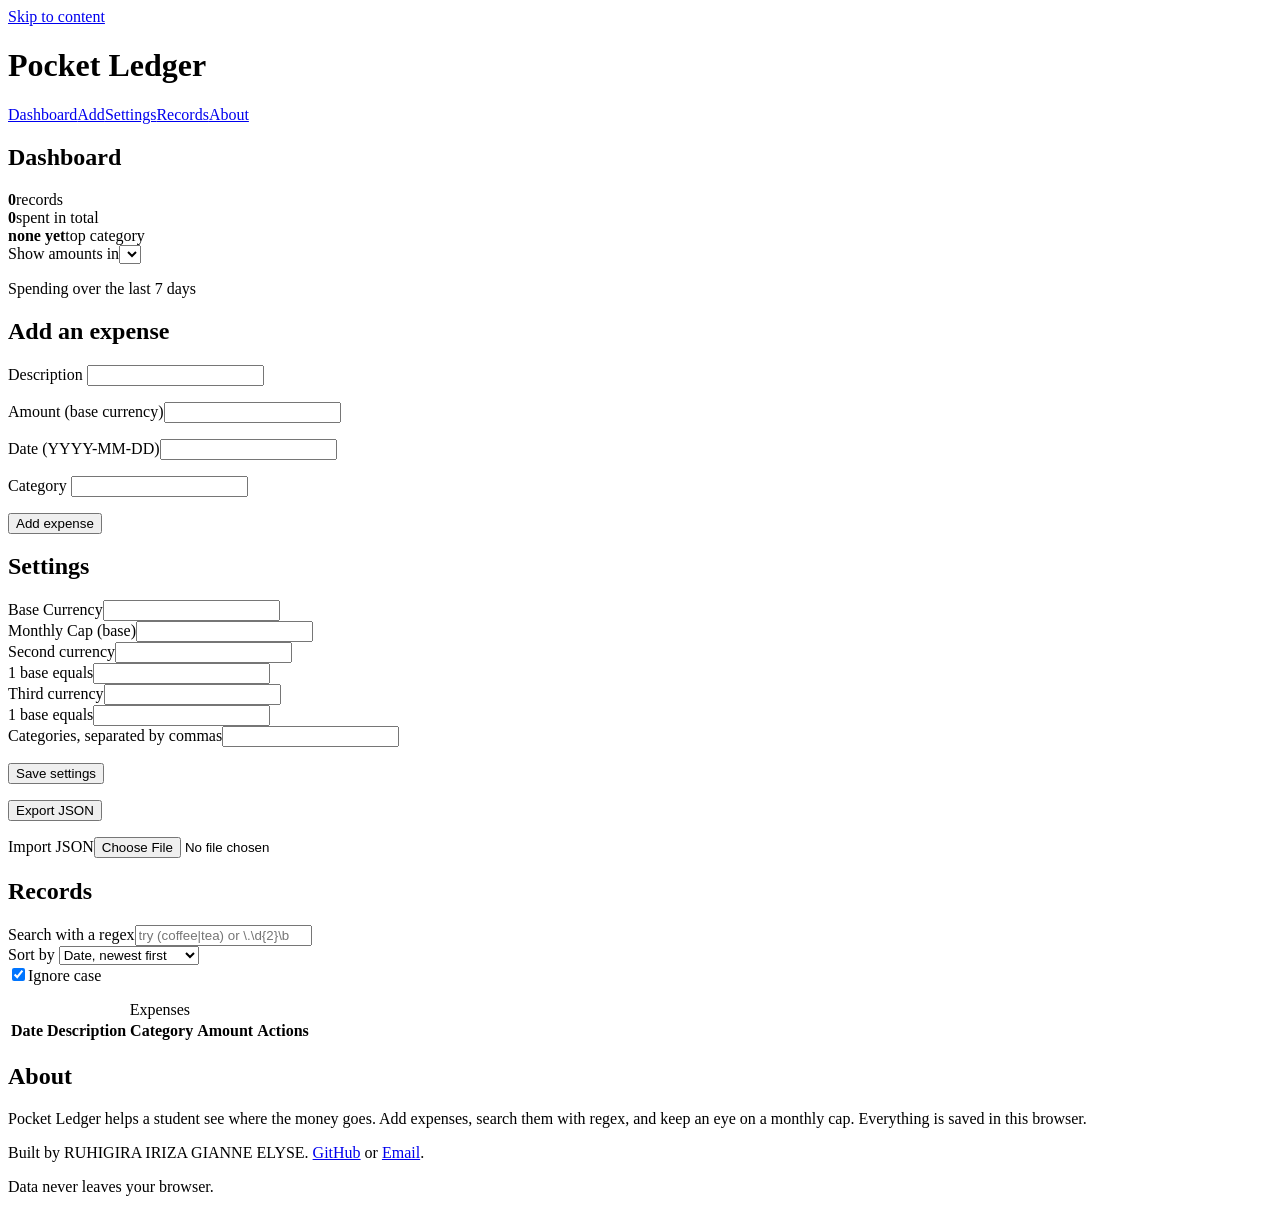
==== index.html @ 110ae59d "Update on my project" ====
<!DOCTYPE html>
<html lang="en">
<head>
    <meta charset="UTF-8">
    <meta name="viewport" content="width=device-width, initial-scale=1.0">
    <title>Pocket Ledger</title>
</head>
<body>
<a class="skip" href="#main">Skip to content</a>
<header>
    <h1>Pocket Ledger</h1>
    <nav aria-label="Sections"><a href="#dash">Dashboard</a><a href="#add">Add</a><a href="#set">Settings</a><a href="#recs">Records</a><a href="#about">About</a></nav>
</header>
<main id="main">
    <p id="status" class="wide" role="status"></p>
    <section id="dash" class="wide" aria-labelledby="h-dash">
        <h2 id="h-dash">Dashboard</h2>
        <div class="stats">
            <div><b id="sCount">0</b>records</div>
            <div><b id="sSum">0</b>spent in total</div>
            <div><b id="sTop">none yet</b>top category</div>
            <div><label for="view" style="margin:0">Show amounts in</label><select id="view"></select></div>
            
        </div>
    <p id="capMsg" role="status" aria-live="polite"></p>
    <p style="margin:0">Spending over the last 7 days</p>
    <div class="bars" id="bars" role="img" aria-label="Spending over the last 7 days"></div>
    </section>

    <section id="add" aria-labelledby="h-add">
        <h2 id="h-add">Add an expense</h2>
        <form id="form" novalidate>
            <label for="desc">Description</label>
            <input id="desc" autocomplete="off" aria-describedby="e-desc"><p class="err" id="e-desc"></p>
            <div class ="row">
                <div><label for="amt">Amount (base currency)</label><input id="amt" inputmode="decimal" aria-describedby="e-amt"><p class="err" id="e-amt"></p></div>
                <div><label for="date">Date (YYYY-MM-DD)</label><input id="date" aria-describedby="e-date"><p class="err" id="e-date"></p></p></div>
            </div>
            <label for="cat">Category</label>
            <input id="cat" list="catlist" autocomplete="off" aria-describedby="e-cat"><datalist id="catlist"></datalist><p class="err" id="e-cat"></p>
            <button>Add expense</button>
        </form>
    </section>
    <section id="set" aria-labelledby="h-set">
        <h2 id="h-set">Settings</h2>
        <form id="setForm" novalidate>
            <div class="row">
                <div><label for="base">Base Currency</label><input id="base" maxlength="3"></div>
                <div><label for="cap">Monthly Cap (base)</label><input id="cap" inputmode="decimal"></div>
            </div>
            <div class="row">
                <div><label for="c2">Second currency</label><input id="c2" maxlength="3"></div>
                <div><label for="r2">1 base equals</label><input id="r2" inputmode="decimal"></div>
            </div>
            <div class="row">
                <div><label for="c3">Third currency</label><input id="c3" maxlength="3"></div>
                <div><label for="r3">1 base equals</label><input id="r3" inputmode="decimal"></div>
            </div>
            <label for="cats">Categories, separated by commas</label><input id="cats">
            <p class="err" id="e-set" role="alert"></p>
            <button>Save settings</button>
        </form>
        <p><button id="export" class="alt">Export JSON</button></p>
        <label for="import">Import JSON</label><input id="import" type="file" accept=".json,application/json">
    </section>
    <section id="recs" class="wide" aria-labelledby="h-recs">
        <h2 id="h-recs">Records</h2>
        <div class="row">
            <div><label for="q">Search with a regex</label><input id="q" placeholder="try (coffee|tea) or \.\d{2}\b" autocomplete="off" aria-describedby="e-q"></div>
            <div><label for="sort">Sort by</label>
                <select id="sort">
                    <option value="date-d">Date, newest first</option><option value="date-a">Date, oldest first</option>
                     <option value="desc-a">Description A to Z</option><option value="date-z">Description Z to A</option>
                      <option value="amt-d">Amount, high to low</option><option value="amt-a">Amount, low to high</option>
                </select></div>
        </div>
        <label><input type="checkbox" id="ci" checked>Ignore case</label>
        <p class="err" id="e-q"></p>
        <div class="tablewrap">
            <table>
                <caption class="sr">Expenses</caption>
                <thead><tr><th scope="col">Date</th><th scope="col">Description</th><th scope="col">Category</th><th scope="col">Amount</th><th scope="col">Actions</th></tr></thead>
                <tbody id="rows"></tbody>
            </table>
        </div>
        <p id="empty"></p>
    </section>
   <section id="about" class="wide" aria-labelledby="h-about">
    <h2 id="h-about">About</h2>
    <p>Pocket Ledger helps a student see where the money goes. Add expenses, search them with regex, and keep an eye on a monthly cap. Everything is saved in this browser. </p>
    <p>Built by RUHIGIRA IRIZA GIANNE ELYSE. <a href="https://github.com/eruhigira-tech">GitHub</a> or <a href="mailto:e.ruhigira@alustudent.com">Email</a>.</p>
   </section> 
</main>
 <footer><p>Data never leaves your browser.</p></footer>
</body>
</html>
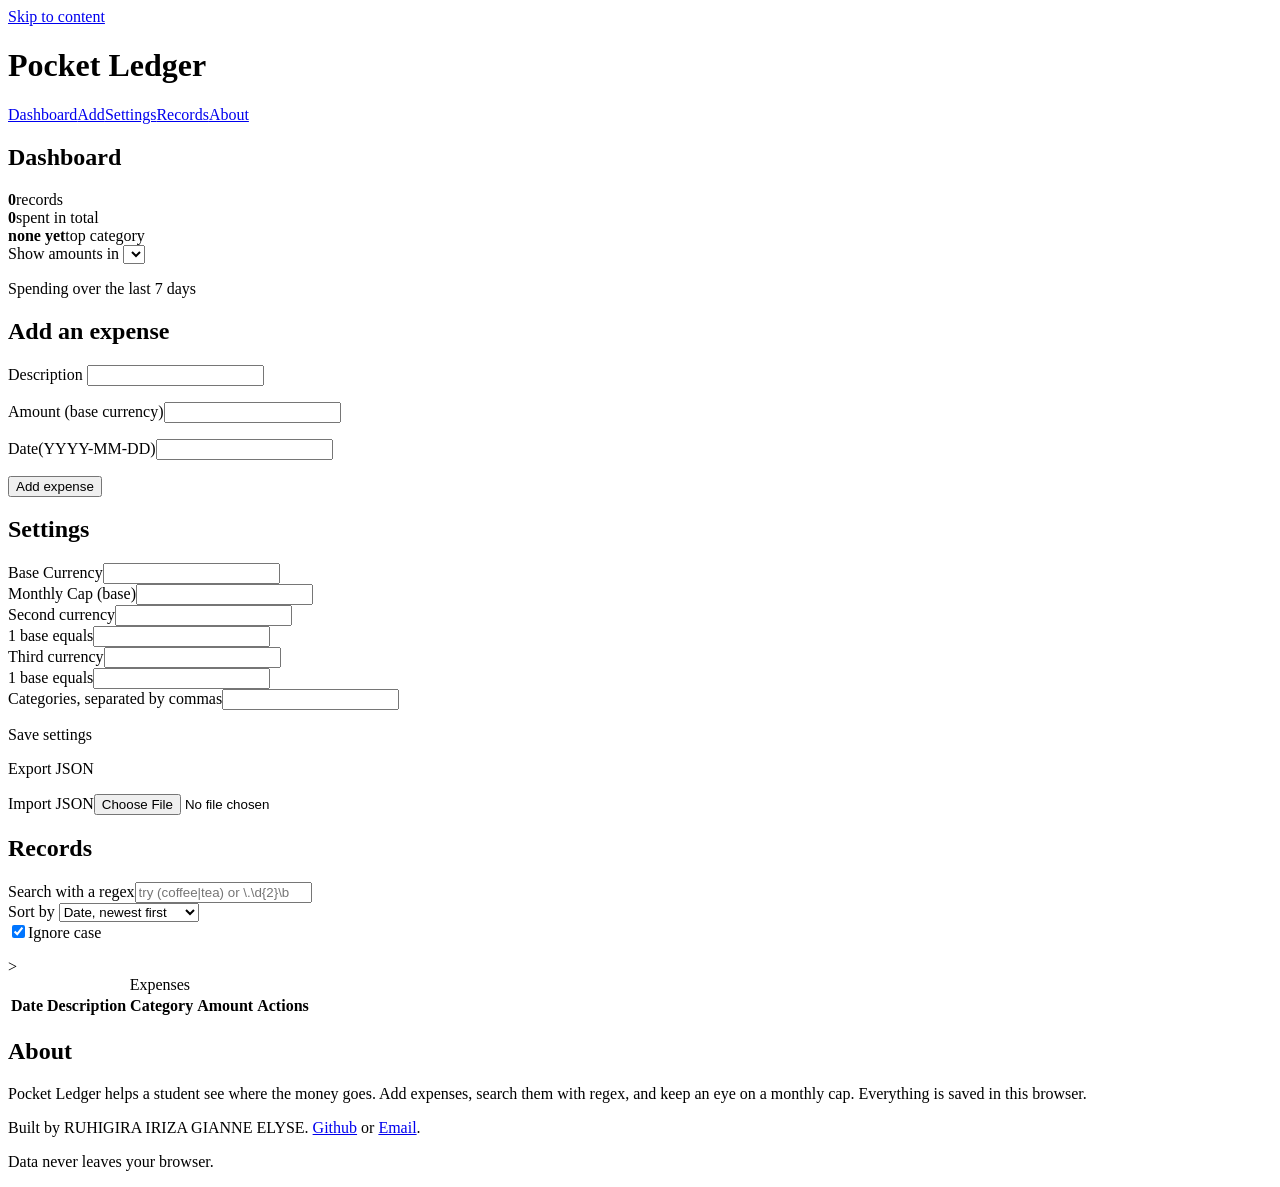
==== commit dc78a0d4: "Added the validator, search ,and app scripts" ====
--- a/index.html
+++ b/index.html
@@ -6,91 +6,93 @@
     <title>Pocket Ledger</title>
 </head>
 <body>
-<a class="skip" href="#main">Skip to content</a>
-<header>
+    <a class="skip" href="#main">Skip to content</a>
+ <header>
     <h1>Pocket Ledger</h1>
     <nav aria-label="Sections"><a href="#dash">Dashboard</a><a href="#add">Add</a><a href="#set">Settings</a><a href="#recs">Records</a><a href="#about">About</a></nav>
-</header>
-<main id="main">
+ </header>
+ <main id="main">
     <p id="status" class="wide" role="status"></p>
-    <section id="dash" class="wide" aria-labelledby="h-dash">
+    <section id ="dash" class="wide" aria-labelledby="h-dash">
         <h2 id="h-dash">Dashboard</h2>
         <div class="stats">
             <div><b id="sCount">0</b>records</div>
             <div><b id="sSum">0</b>spent in total</div>
             <div><b id="sTop">none yet</b>top category</div>
-            <div><label for="view" style="margin:0">Show amounts in</label><select id="view"></select></div>
-            
+            <div><label for="view" style="margin:0">Show amounts in</label>
+            <select id="view"></select></div>
+
         </div>
     <p id="capMsg" role="status" aria-live="polite"></p>
     <p style="margin:0">Spending over the last 7 days</p>
-    <div class="bars" id="bars" role="img" aria-label="Spending over the last 7 days"></div>
+    <div class="bars" role="img" aria-label="Spending over the last 7 days"></div>
     </section>
 
     <section id="add" aria-labelledby="h-add">
         <h2 id="h-add">Add an expense</h2>
         <form id="form" novalidate>
             <label for="desc">Description</label>
-            <input id="desc" autocomplete="off" aria-describedby="e-desc"><p class="err" id="e-desc"></p>
-            <div class ="row">
-                <div><label for="amt">Amount (base currency)</label><input id="amt" inputmode="decimal" aria-describedby="e-amt"><p class="err" id="e-amt"></p></div>
-                <div><label for="date">Date (YYYY-MM-DD)</label><input id="date" aria-describedby="e-date"><p class="err" id="e-date"></p></p></div>
-            </div>
-            <label for="cat">Category</label>
-            <input id="cat" list="catlist" autocomplete="off" aria-describedby="e-cat"><datalist id="catlist"></datalist><p class="err" id="e-cat"></p>
-            <button>Add expense</button>
-        </form>
-    </section>
-    <section id="set" aria-labelledby="h-set">
-        <h2 id="h-set">Settings</h2>
-        <form id="setForm" novalidate>
-            <div class="row">
-                <div><label for="base">Base Currency</label><input id="base" maxlength="3"></div>
-                <div><label for="cap">Monthly Cap (base)</label><input id="cap" inputmode="decimal"></div>
-            </div>
-            <div class="row">
-                <div><label for="c2">Second currency</label><input id="c2" maxlength="3"></div>
-                <div><label for="r2">1 base equals</label><input id="r2" inputmode="decimal"></div>
-            </div>
-            <div class="row">
-                <div><label for="c3">Third currency</label><input id="c3" maxlength="3"></div>
-                <div><label for="r3">1 base equals</label><input id="r3" inputmode="decimal"></div>
-            </div>
-            <label for="cats">Categories, separated by commas</label><input id="cats">
-            <p class="err" id="e-set" role="alert"></p>
-            <button>Save settings</button>
-        </form>
-        <p><button id="export" class="alt">Export JSON</button></p>
-        <label for="import">Import JSON</label><input id="import" type="file" accept=".json,application/json">
-    </section>
-    <section id="recs" class="wide" aria-labelledby="h-recs">
-        <h2 id="h-recs">Records</h2>
-        <div class="row">
-            <div><label for="q">Search with a regex</label><input id="q" placeholder="try (coffee|tea) or \.\d{2}\b" autocomplete="off" aria-describedby="e-q"></div>
-            <div><label for="sort">Sort by</label>
-                <select id="sort">
-                    <option value="date-d">Date, newest first</option><option value="date-a">Date, oldest first</option>
-                     <option value="desc-a">Description A to Z</option><option value="date-z">Description Z to A</option>
-                      <option value="amt-d">Amount, high to low</option><option value="amt-a">Amount, low to high</option>
-                </select></div>
-        </div>
-        <label><input type="checkbox" id="ci" checked>Ignore case</label>
-        <p class="err" id="e-q"></p>
-        <div class="tablewrap">
-            <table>
-                <caption class="sr">Expenses</caption>
-                <thead><tr><th scope="col">Date</th><th scope="col">Description</th><th scope="col">Category</th><th scope="col">Amount</th><th scope="col">Actions</th></tr></thead>
-                <tbody id="rows"></tbody>
-            </table>
-        </div>
-        <p id="empty"></p>
-    </section>
-   <section id="about" class="wide" aria-labelledby="h-about">
-    <h2 id="h-about">About</h2>
-    <p>Pocket Ledger helps a student see where the money goes. Add expenses, search them with regex, and keep an eye on a monthly cap. Everything is saved in this browser. </p>
-    <p>Built by RUHIGIRA IRIZA GIANNE ELYSE. <a href="https://github.com/eruhigira-tech">GitHub</a> or <a href="mailto:e.ruhigira@alustudent.com">Email</a>.</p>
-   </section> 
-</main>
- <footer><p>Data never leaves your browser.</p></footer>
+            <input id="desc" autocomplete="off" aria-describedby="e-desc">
+        <p class="err" id="e-desc"></p>
+            <div class = "row"></div>
+            <div><label for="amt">Amount (base currency)</label><input id="amt" inputmode="decimal" aria-describedby="e-amt"></p></div>
+            <div><label for="date">Date(YYYY-MM-DD)</label><input id="date" aria-describedby="e-date"><p class="err" id="e-cat"></p>
+                    <button>Add expense</button>
+            </form>
+            </section>
+            <section id="set" aria-labelledby="h-set">
+                <h2 id="set">Settings</h2>
+                <form id="setForm" novalidate>
+                    <div class="row">
+                        <div><label for="base">Base Currency</label><input id="base" maxlength="3"></div>
+                        </div>
+                        <div><label for="cap">Monthly Cap (base)</label><input id="decimal"></div>
+                        <div class="row">
+                            <div><label for="c2">Second currency</label><input id= "c2" maxlength="3"></div>
+                            <div><label for="r2">1 base equals</label><input id="r2" inputmode="decimal"></div>
+                        </div>
+                        <div class="row">
+                            <div><label for="c3">Third currency</label><input id="c3" maxlength="3"></div>
+                            <div><label for="r3">1 base equals</label><input id="r3" inputmode="decimal"></div>
+                        </div>
+                        <label for="cats">Categories, separated by commas</label><input id="cats">
+                        <p class="err" id="e-set" role="alert"></p>
+                        <buttom>Save settings</buttom>
+                        </form>
+                        <p><buttom id="export"  class="alt">Export JSON</buttom></p>
+                        <label for="import">Import JSON</label><input id="import" type="file" accept=".json,application/json">
+                    </section>
+                    <section id="recs" class="wide" aria-labelledby="h-recs">
+                        <h2 id="h-recs">Records</h2>
+                        <div class="row">
+                            <div><label for="q">Search with a regex</label><input id ="q" placeholder="try (coffee|tea) or \.\d{2}\b" autocomplete="off" aria-describedby="e-q"></div>
+                            <div><label for="sort">Sort by</label>
+                                <select id="sort">
+                                    <option value="date-d">Date, newest first</option>
+                                    <option value="date-a">Date, oldest first</option>
+                                    <option value="amt-d">Amount, high to low</option>
+                                 </select>
+                            </div>
+                            <label><input type="checkbox" id="ci" checked>Ignore case</label>
+                            <p class="err" id="e-q"></p>
+                            <div class="tablewrap">
+                                <table>
+                                    <caption class="sr">Expenses</caption>
+                                    <thead><tr><th scope="col">Date</th><th scope="col">Description</th><th scope="col">Category</th><th scope="col">Amount</th><th scope="col">Actions</th></tr>></thead>
+                                </table>
+                            </div>
+                            <p id="empty"></p>
+                        </section>
+                        <section id="about" class="wide" aria-labelledby="h-about">
+                            <h2 id="h-about">About</h2>
+                            <p>Pocket Ledger helps a student see where the money goes. Add expenses, search them with regex, and keep an eye on a monthly cap. Everything is saved in this browser.</p>
+                            <p>Built by RUHIGIRA IRIZA GIANNE ELYSE. <a href="https://github.com/eruhigira-tech">Github</a> or <a href="mailto:e.ruhigira@alustudent.com">Email</a>.</p>
+
+                    </section>
+                </main>    
+        <footer><p>Data never leaves your browser.</p></footer>
+        <script src="scripts/validators.js"></script>
+        <script src="scripts/search.js"></script>
+        <script src="scripts/app.js"></script>
 </body>
 </html>
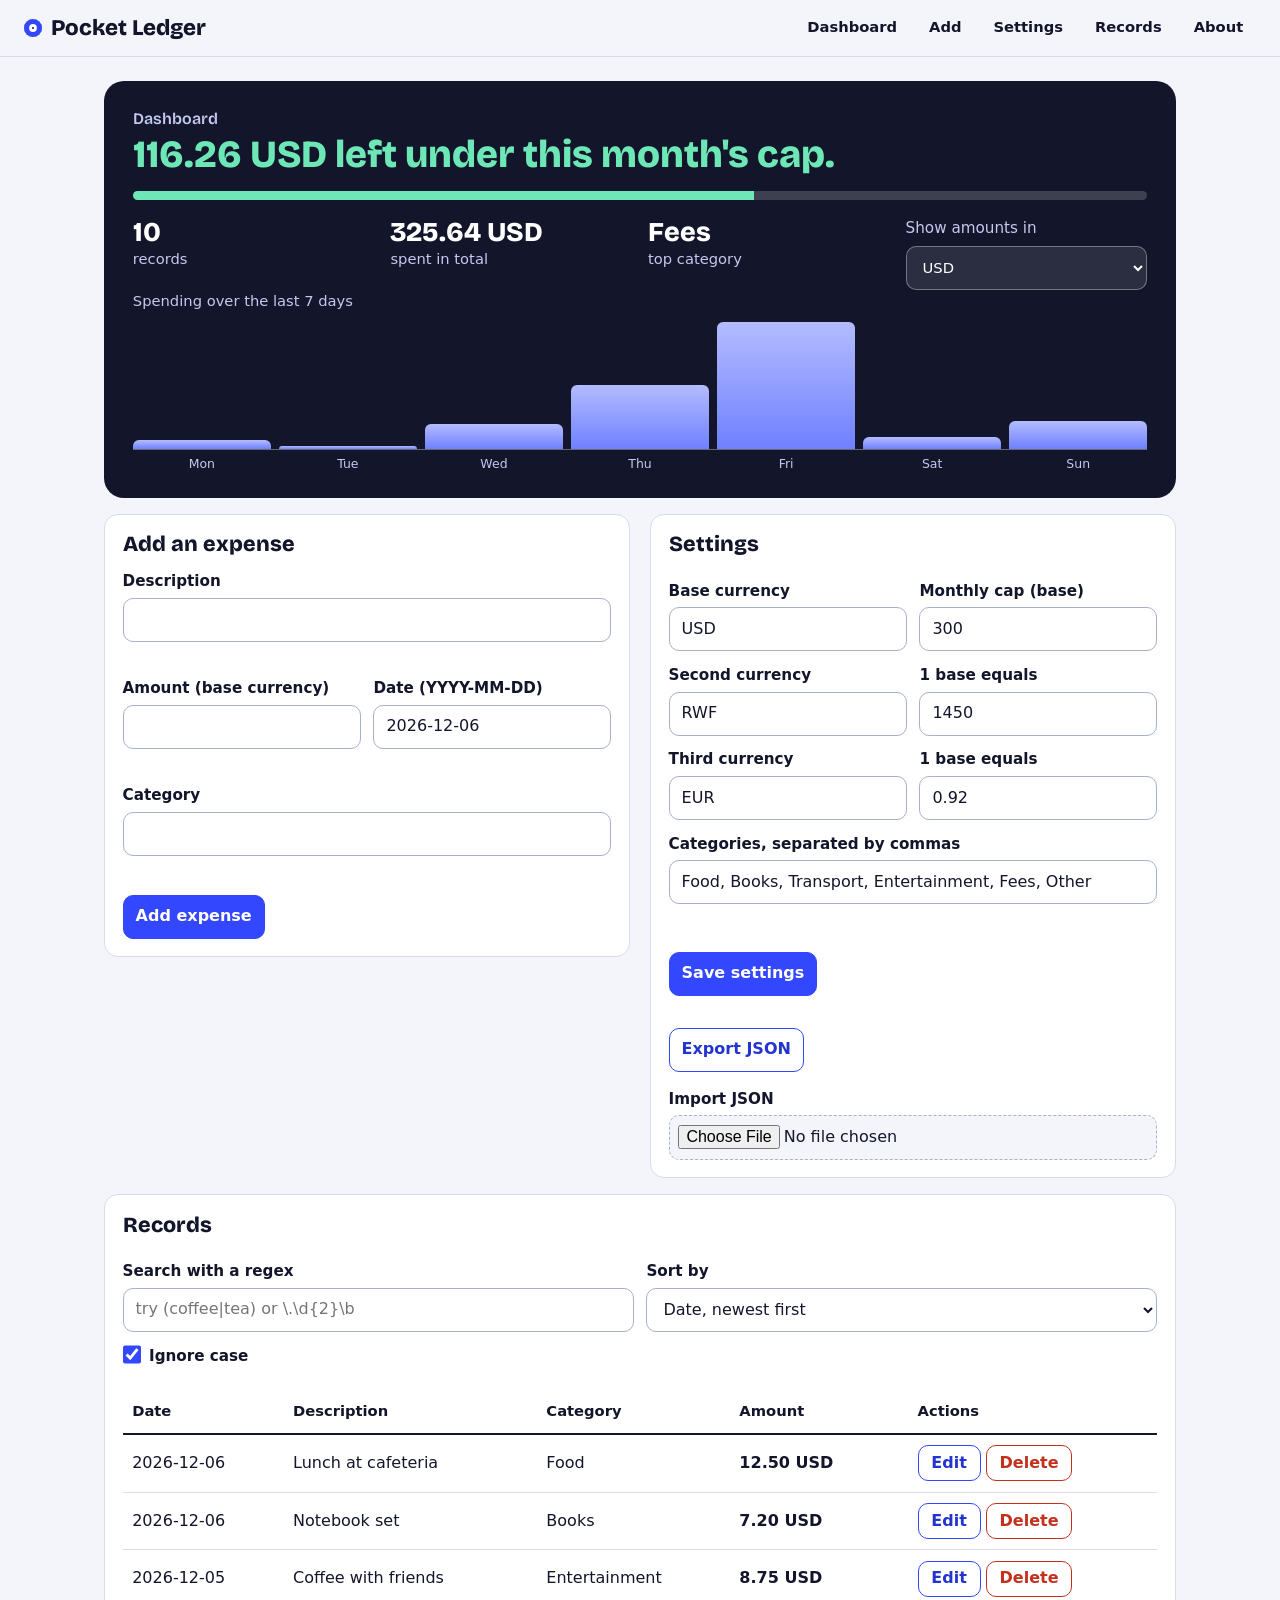
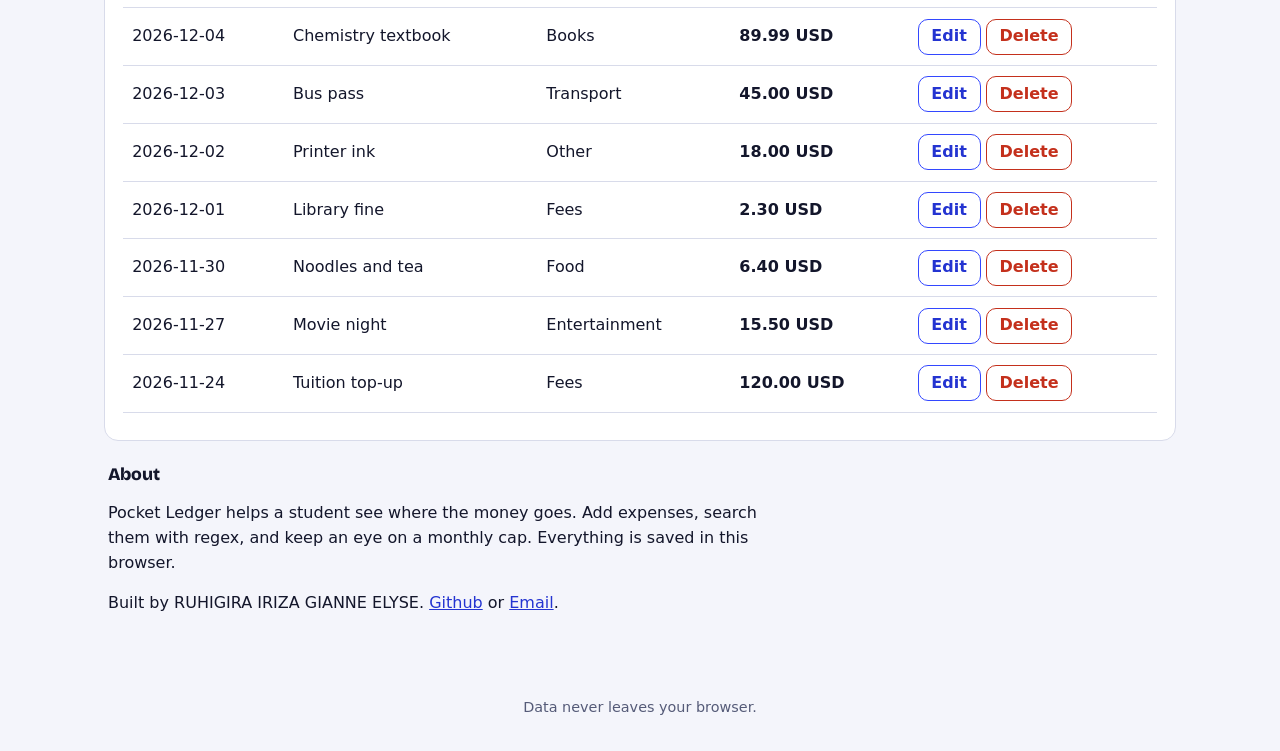
==== commit 25c94515: "Correct link tag and improve form layout Fix link tag and update form structure for better accessibi" ====
--- a/index.html
+++ b/index.html
@@ -3,6 +3,10 @@
 <head>
     <meta charset="UTF-8">
     <meta name="viewport" content="width=device-width, initial-scale=1.0">
+    <link rel="preconnect" href="https://fonts.googleapis.com">
+    <link rel="preconnect" href="https://fonts.gstatic.com" crossorigin>
+    <link href="https://fonts.googleapis.com/css2?family=Bricolage+Grotesque:wght@600;800&display=swap" rel="stylesheet">
+    <link rel="stylesheet" href="styles/main.css">
     <title>Pocket Ledger</title>
 </head>
 <body>
@@ -13,7 +17,7 @@
  </header>
  <main id="main">
     <p id="status" class="wide" role="status"></p>
-    <section id ="dash" class="wide" aria-labelledby="h-dash">
+    <section id="dash" class="wide" aria-labelledby="h-dash">
         <h2 id="h-dash">Dashboard</h2>
         <div class="stats">
             <div><b id="sCount">0</b>records</div>
@@ -21,11 +25,10 @@
             <div><b id="sTop">none yet</b>top category</div>
             <div><label for="view" style="margin:0">Show amounts in</label>
             <select id="view"></select></div>
-
         </div>
     <p id="capMsg" role="status" aria-live="polite"></p>
     <p style="margin:0">Spending over the last 7 days</p>
-    <div class="bars" role="img" aria-label="Spending over the last 7 days"></div>
+    <div class="bars" id="bars" role="img" aria-label="Spending over the last 7 days"></div>
     </section>
 
     <section id="add" aria-labelledby="h-add">
@@ -33,66 +36,77 @@
         <form id="form" novalidate>
             <label for="desc">Description</label>
             <input id="desc" autocomplete="off" aria-describedby="e-desc">
-        <p class="err" id="e-desc"></p>
-            <div class = "row"></div>
-            <div><label for="amt">Amount (base currency)</label><input id="amt" inputmode="decimal" aria-describedby="e-amt"></p></div>
-            <div><label for="date">Date(YYYY-MM-DD)</label><input id="date" aria-describedby="e-date"><p class="err" id="e-cat"></p>
-                    <button>Add expense</button>
-            </form>
-            </section>
-            <section id="set" aria-labelledby="h-set">
-                <h2 id="set">Settings</h2>
-                <form id="setForm" novalidate>
-                    <div class="row">
-                        <div><label for="base">Base Currency</label><input id="base" maxlength="3"></div>
-                        </div>
-                        <div><label for="cap">Monthly Cap (base)</label><input id="decimal"></div>
-                        <div class="row">
-                            <div><label for="c2">Second currency</label><input id= "c2" maxlength="3"></div>
-                            <div><label for="r2">1 base equals</label><input id="r2" inputmode="decimal"></div>
-                        </div>
-                        <div class="row">
-                            <div><label for="c3">Third currency</label><input id="c3" maxlength="3"></div>
-                            <div><label for="r3">1 base equals</label><input id="r3" inputmode="decimal"></div>
-                        </div>
-                        <label for="cats">Categories, separated by commas</label><input id="cats">
-                        <p class="err" id="e-set" role="alert"></p>
-                        <buttom>Save settings</buttom>
-                        </form>
-                        <p><buttom id="export"  class="alt">Export JSON</buttom></p>
-                        <label for="import">Import JSON</label><input id="import" type="file" accept=".json,application/json">
-                    </section>
-                    <section id="recs" class="wide" aria-labelledby="h-recs">
-                        <h2 id="h-recs">Records</h2>
-                        <div class="row">
-                            <div><label for="q">Search with a regex</label><input id ="q" placeholder="try (coffee|tea) or \.\d{2}\b" autocomplete="off" aria-describedby="e-q"></div>
-                            <div><label for="sort">Sort by</label>
-                                <select id="sort">
-                                    <option value="date-d">Date, newest first</option>
-                                    <option value="date-a">Date, oldest first</option>
-                                    <option value="amt-d">Amount, high to low</option>
-                                 </select>
-                            </div>
-                            <label><input type="checkbox" id="ci" checked>Ignore case</label>
-                            <p class="err" id="e-q"></p>
-                            <div class="tablewrap">
-                                <table>
-                                    <caption class="sr">Expenses</caption>
-                                    <thead><tr><th scope="col">Date</th><th scope="col">Description</th><th scope="col">Category</th><th scope="col">Amount</th><th scope="col">Actions</th></tr>></thead>
-                                </table>
-                            </div>
-                            <p id="empty"></p>
-                        </section>
-                        <section id="about" class="wide" aria-labelledby="h-about">
-                            <h2 id="h-about">About</h2>
-                            <p>Pocket Ledger helps a student see where the money goes. Add expenses, search them with regex, and keep an eye on a monthly cap. Everything is saved in this browser.</p>
-                            <p>Built by RUHIGIRA IRIZA GIANNE ELYSE. <a href="https://github.com/eruhigira-tech">Github</a> or <a href="mailto:e.ruhigira@alustudent.com">Email</a>.</p>
+            <p class="err" id="e-desc"></p>
+            <div class="row">
+                <div><label for="amt">Amount (base currency)</label><input id="amt" inputmode="decimal" aria-describedby="e-amt"><p class="err" id="e-amt"></p></div>
+                <div><label for="date">Date (YYYY-MM-DD)</label><input id="date" aria-describedby="e-date"><p class="err" id="e-date"></p></div>
+            </div>
+            <label for="cat">Category</label>
+            <input id="cat" list="catlist" autocomplete="off" aria-describedby="e-cat"><datalist id="catlist"></datalist>
+            <p class="err" id="e-cat"></p>
+            <button>Add expense</button>
+        </form>
+    </section>
 
-                    </section>
-                </main>    
-        <footer><p>Data never leaves your browser.</p></footer>
-        <script src="scripts/validators.js"></script>
-        <script src="scripts/search.js"></script>
-        <script src="scripts/app.js"></script>
+    <section id="set" aria-labelledby="h-set">
+        <h2 id="h-set">Settings</h2>
+        <form id="setForm" novalidate>
+            <div class="row">
+                <div><label for="base">Base currency</label><input id="base" maxlength="3"></div>
+                <div><label for="cap">Monthly cap (base)</label><input id="cap" inputmode="decimal"></div>
+            </div>
+            <div class="row">
+                <div><label for="c2">Second currency</label><input id="c2" maxlength="3"></div>
+                <div><label for="r2">1 base equals</label><input id="r2" inputmode="decimal"></div>
+            </div>
+            <div class="row">
+                <div><label for="c3">Third currency</label><input id="c3" maxlength="3"></div>
+                <div><label for="r3">1 base equals</label><input id="r3" inputmode="decimal"></div>
+            </div>
+            <label for="cats">Categories, separated by commas</label><input id="cats">
+            <p class="err" id="e-set" role="alert"></p>
+            <button>Save settings</button>
+        </form>
+        <p><button id="export" class="alt">Export JSON</button></p>
+        <label for="import">Import JSON</label><input id="import" type="file" accept=".json,application/json">
+    </section>
+
+    <section id="recs" class="wide" aria-labelledby="h-recs">
+        <h2 id="h-recs">Records</h2>
+        <div class="row">
+            <div><label for="q">Search with a regex</label><input id="q" placeholder="try (coffee|tea) or \.\d{2}\b" autocomplete="off" aria-describedby="e-q"></div>
+            <div><label for="sort">Sort by</label>
+                <select id="sort">
+                    <option value="date-d">Date, newest first</option>
+                    <option value="date-a">Date, oldest first</option>
+                    <option value="desc-a">Description A to Z</option>
+                    <option value="desc-z">Description Z to A</option>
+                    <option value="amt-d">Amount, high to low</option>
+                    <option value="amt-a">Amount, low to high</option>
+                </select>
+            </div>
+        </div>
+        <label><input type="checkbox" id="ci" checked>Ignore case</label>
+        <p class="err" id="e-q"></p>
+        <div class="tablewrap">
+            <table>
+                <caption class="sr">Expenses</caption>
+                <thead><tr><th scope="col">Date</th><th scope="col">Description</th><th scope="col">Category</th><th scope="col">Amount</th><th scope="col">Actions</th></tr></thead>
+                <tbody id="rows"></tbody>
+            </table>
+        </div>
+        <p id="empty"></p>
+    </section>
+
+    <section id="about" class="wide" aria-labelledby="h-about">
+        <h2 id="h-about">About</h2>
+        <p>Pocket Ledger helps a student see where the money goes. Add expenses, search them with regex, and keep an eye on a monthly cap. Everything is saved in this browser.</p>
+        <p>Built by RUHIGIRA IRIZA GIANNE ELYSE. <a href="https://github.com/eruhigira-tech">Github</a> or <a href="mailto:e.ruhigira@alustudent.com">Email</a>.</p>
+    </section>
+ </main>
+ <footer><p>Data never leaves your browser.</p></footer>
+ <script src="scripts/validators.js"></script>
+ <script src="scripts/search.js"></script>
+ <script src="scripts/app.js"></script>
 </body>
-</html>+</html>
--- a/styles/main.css
+++ b/styles/main.css
@@ -0,0 +1,128 @@
+/* Pocket Ledger - mobile-first styles */
+:root{
+  --paper:#f4f5fb; --surface:#fff; --ink:#13162b; --mute:#555b78; --line:#d8dbea;
+  --cobalt:#3347ff; --cobalt-d:#2434d1; --tint:#e8ebff;
+  --ok:#0d7a50; --bad:#c4301c; --ok-l:#6ee7b7; --bad-l:#ffb1a3; --on-dark:#c3c9ee;
+  --head:'Bricolage Grotesque','Trebuchet MS',system-ui,sans-serif;
+}
+*{box-sizing:border-box}
+html{scroll-behavior:smooth}
+body{margin:0;background:var(--paper);color:var(--ink);font:16px/1.55 system-ui,-apple-system,'Segoe UI',sans-serif}
+h1,h2{font-family:var(--head);margin:0 0 .6rem;line-height:1.15}
+h2{font-size:1.35rem;font-weight:800}
+a{color:var(--cobalt-d)}
+:focus-visible{outline:3px solid var(--cobalt);outline-offset:2px}
+#dash :focus-visible{outline-color:#fff}
+
+/* skip link and screen-reader helper */
+.skip{position:absolute;left:.5rem;top:-3.5rem;background:var(--ink);color:#fff;padding:.6rem 1rem;border-radius:8px;z-index:10}
+.skip:focus{top:.5rem}
+.sr{position:absolute;width:1px;height:1px;overflow:hidden;clip:rect(0 0 0 0)}
+
+/* header */
+header{position:sticky;top:0;z-index:5;background:rgba(244,245,251,.94);backdrop-filter:blur(6px);border-bottom:1px solid var(--line);padding:.7rem 1rem .6rem}
+header h1{font-size:1.4rem;font-weight:800;margin:0 0 .35rem;display:flex;align-items:center;gap:.55rem}
+header h1::before{content:"";width:1.15rem;height:1.15rem;border-radius:50%;background:var(--cobalt);box-shadow:inset 0 0 0 .32rem var(--cobalt),inset 0 0 0 .5rem #fff,inset 0 0 0 1rem var(--ink)}
+nav{display:flex;gap:.4rem;overflow-x:auto;padding-bottom:.1rem}
+nav a{white-space:nowrap;text-decoration:none;color:var(--ink);font-weight:600;font-size:.92rem;padding:.3rem .8rem;border-radius:99px;transition:background .15s}
+nav a:hover{background:var(--tint)}
+
+/* layout */
+main{max-width:70rem;margin:0 auto;padding:1rem}
+section{scroll-margin-top:6.5rem;background:var(--surface);border:1px solid var(--line);border-radius:14px;padding:1.1rem;margin-bottom:1rem}
+footer{text-align:center;color:var(--mute);padding:1rem 1rem 2rem;font-size:.9rem}
+footer p{margin:0}
+#about{background:none;border:0;padding:.5rem .25rem;max-width:42rem}
+#about h2{font-size:1.1rem}
+
+/* status line: visible only when it has a message (stays in the accessibility tree) */
+#status{font-weight:600;margin:0 0 1rem;min-height:0}
+#status:empty{margin:0}
+#status:not(:empty){background:var(--tint);border-left:4px solid var(--cobalt);padding:.6rem .9rem;border-radius:8px}
+
+/* forms */
+label{display:block;font-weight:600;font-size:.95rem;margin-top:.8rem}
+input,select,button{font:inherit;min-height:2.75rem;padding:.5rem .75rem;border:1.5px solid #aab0cc;border-radius:10px;background:#fff;color:inherit;max-width:100%}
+input,select{width:100%;margin-top:.25rem}
+input:hover,select:hover{border-color:var(--cobalt)}
+input[type=checkbox]{width:1.15rem;min-height:0;height:1.15rem;margin:0 .5rem 0 0;vertical-align:-.2em;accent-color:var(--cobalt)}
+input[type=file]{padding:.55rem;border-style:dashed;background:var(--paper)}
+button{background:var(--cobalt);color:#fff;border-color:var(--cobalt);font-weight:700;cursor:pointer;margin-top:1rem;transition:background .15s,transform .1s}
+button:hover{background:var(--cobalt-d)}
+button:active{transform:translateY(1px)}
+button.alt{background:#fff;color:var(--cobalt-d);border-color:var(--cobalt)}
+button.alt:hover{background:var(--tint)}
+button.del{background:#fff;color:var(--bad);border-color:var(--bad)}
+button.del:hover{background:#fdecea}
+td button{margin-top:.3rem;min-height:2.25rem;padding:.25rem .8rem}
+.err{color:var(--bad);font-size:.9rem;font-weight:600;min-height:1.3em;margin:.25rem 0 0}
+[aria-invalid=true]{border:2px solid var(--bad);background:#fff7f6}
+#e-set{margin-top:.8rem}
+
+/* dashboard: one dark panel; the cap message is the hero */
+#dash{display:flex;flex-direction:column;background:var(--ink);border:0;border-radius:20px;color:#fff;padding:1.3rem 1.2rem 1rem}
+#dash h2{order:0;font-size:1rem;font-weight:600;color:var(--on-dark);margin:0}
+#capMsg{order:1;font:800 clamp(1.5rem,6vw,2.4rem)/1.12 var(--head);margin:.3rem 0 1.1rem;min-height:0}
+#capMsg::after{content:"";display:block;height:.55rem;margin-top:.9rem;border-radius:99px;
+  background:linear-gradient(90deg,var(--fill,var(--ok-l)) var(--used,0%),rgba(255,255,255,.18) 0)}
+#capMsg.ok{color:var(--ok-l);--fill:var(--ok-l)}
+#capMsg.bad{color:var(--bad-l);--fill:var(--bad-l)}
+#dash .stats{order:2}
+#dash>p:not(#capMsg){order:3;margin:1.3rem 0 0;color:var(--on-dark);font-size:.92rem}
+#dash .bars{order:4}
+.stats{display:grid;gap:1rem}
+.stats b{display:block;font:800 1.7rem/1.15 var(--head);color:#fff;overflow-wrap:anywhere}
+.stats>div{color:var(--on-dark);font-size:.92rem}
+#dash label{color:var(--on-dark);font-weight:500;margin:0}
+#dash select{background:rgba(255,255,255,.1);color:#fff;border-color:rgba(255,255,255,.35);margin-top:.3rem}
+#dash select option{color:var(--ink)}
+.bars{display:flex;align-items:flex-end;gap:.5rem;height:8rem;margin:.6rem 0 1.7rem;border-bottom:1px solid rgba(255,255,255,.35)}
+.bars div{flex:1;background:linear-gradient(#b3bcff,#6f80ff);border-radius:6px 6px 0 0;min-height:3px;position:relative;transform-origin:bottom}
+.bars span{position:absolute;top:100%;left:0;right:0;margin-top:.3rem;text-align:center;font-size:.78rem;color:var(--on-dark)}
+
+/* records */
+.tablewrap{overflow-x:auto}
+table{width:100%;border-collapse:collapse}
+thead{display:none}
+tr{display:block;padding:.7rem .8rem;margin-bottom:.6rem;border:1px solid var(--line);border-radius:12px}
+tr.new{animation:flash 1.6s}
+td{display:block;padding:.15rem 0}
+td::before{content:attr(data-l) ": ";font-weight:600;color:var(--mute);font-size:.88rem}
+td:last-child::before{content:""}
+td:nth-child(4){font-weight:800;font-variant-numeric:tabular-nums}
+td input{margin-top:.15rem}
+mark{background:#ffe27a;color:inherit;border-radius:3px;padding:0 .1em}
+#empty{color:var(--mute);margin:.6rem 0 0}
+
+/* animations (disabled for people who ask for less motion) */
+.bars div{animation:grow .6s ease-out}
+@keyframes grow{from{transform:scaleY(0)}}
+@keyframes flash{from{background:#d9f5e8}}
+
+@media(min-width:480px){
+  .stats{grid-template-columns:1fr 1fr}
+  .row{display:flex;gap:.8rem}
+  .row>*{flex:1}
+}
+@media(min-width:768px){
+  header{display:flex;align-items:center;justify-content:space-between;gap:1rem;padding:.7rem 1.5rem}
+  header h1{margin:0}
+  main{padding:1.5rem}
+  .stats{grid-template-columns:repeat(4,1fr)}
+  #dash{padding:1.8rem 1.8rem 1.3rem}
+  thead{display:table-header-group}
+  tr{display:table-row;padding:0;margin:0;border:0;border-radius:0}
+  th{text-align:left;padding:.6rem .6rem;border-bottom:2px solid var(--ink);font-size:.92rem}
+  td{display:table-cell;padding:.65rem .6rem;border-bottom:1px solid var(--line);vertical-align:middle}
+  td::before{content:none}
+  td button{margin-top:0}
+  tbody tr:hover{background:var(--paper)}
+}
+@media(min-width:1024px){
+  main{display:grid;grid-template-columns:1fr 1fr;column-gap:1.25rem;align-items:start}
+  .wide{grid-column:1/-1}
+}
+@media(prefers-reduced-motion:reduce){
+  html{scroll-behavior:auto}
+  *{animation:none!important;transition:none!important}
+}
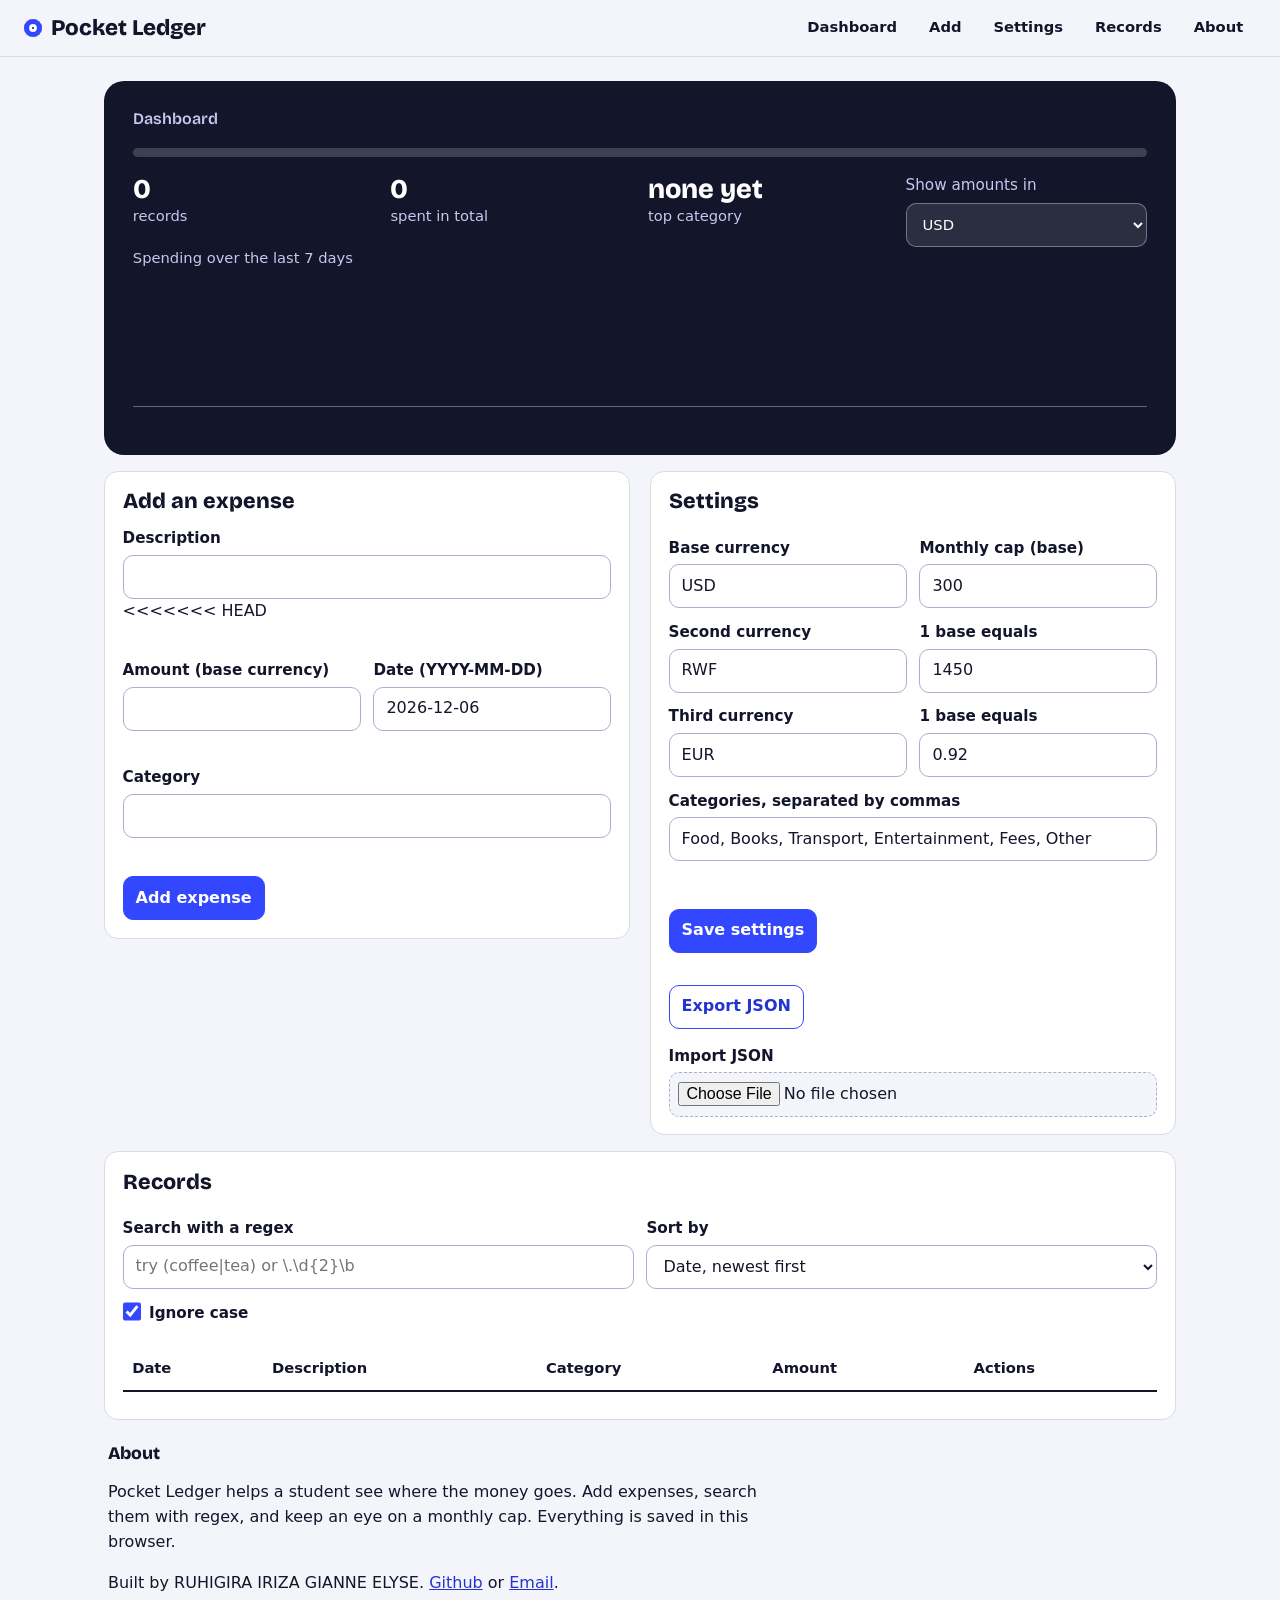
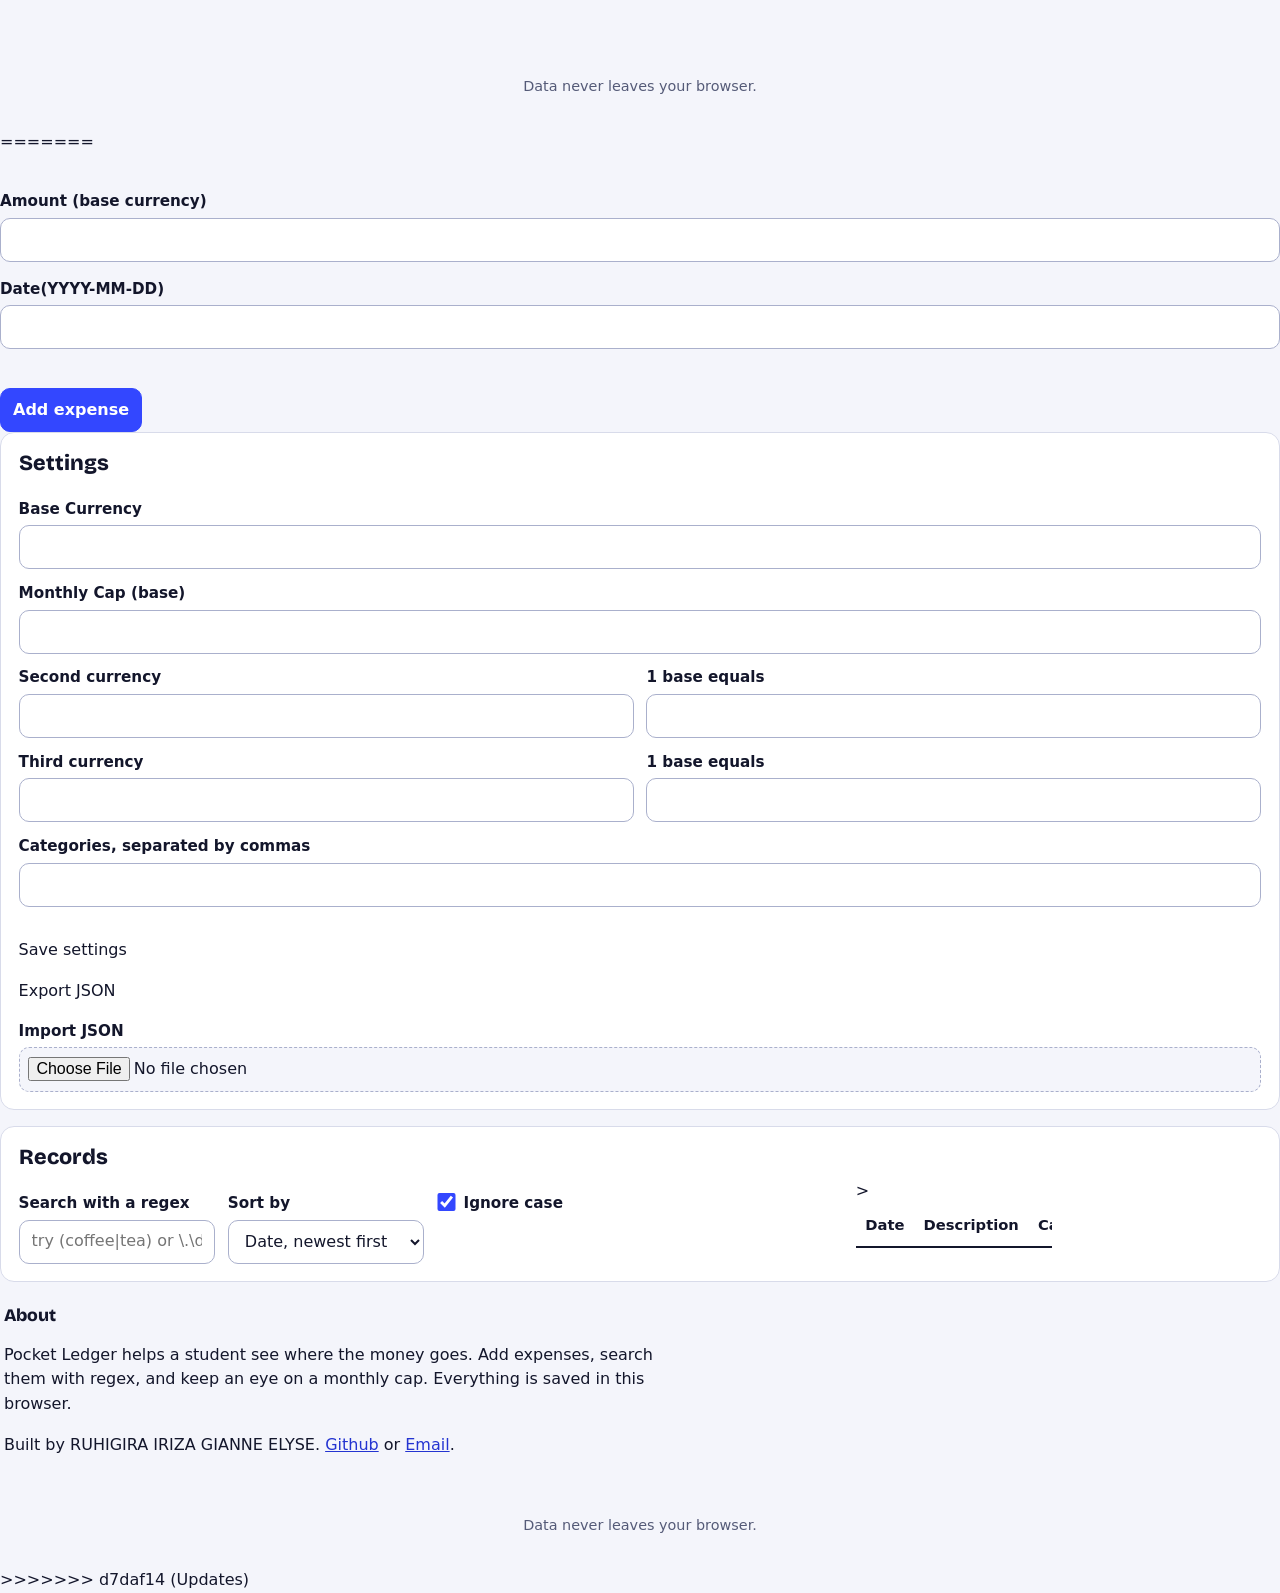
==== commit 6d91298d: "Merge remote README" ====
--- a/index.html
+++ b/index.html
@@ -12,6 +12,7 @@
 <body>
     <a class="skip" href="#main">Skip to content</a>
  <header>
+    
     <h1>Pocket Ledger</h1>
     <nav aria-label="Sections"><a href="#dash">Dashboard</a><a href="#add">Add</a><a href="#set">Settings</a><a href="#recs">Records</a><a href="#about">About</a></nav>
  </header>
@@ -36,6 +37,7 @@
         <form id="form" novalidate>
             <label for="desc">Description</label>
             <input id="desc" autocomplete="off" aria-describedby="e-desc">
+<<<<<<< HEAD
             <p class="err" id="e-desc"></p>
             <div class="row">
                 <div><label for="amt">Amount (base currency)</label><input id="amt" inputmode="decimal" aria-describedby="e-amt"><p class="err" id="e-amt"></p></div>
@@ -108,5 +110,69 @@
  <script src="scripts/validators.js"></script>
  <script src="scripts/search.js"></script>
  <script src="scripts/app.js"></script>
+=======
+        <p class="err" id="e-desc"></p>
+            <div class = "row"></div>
+            <div><label for="amt">Amount (base currency)</label><input id="amt" inputmode="decimal" aria-describedby="e-amt"></p></div>
+            <div><label for="date">Date(YYYY-MM-DD)</label><input id="date" aria-describedby="e-date"><p class="err" id="e-cat"></p>
+                    <button>Add expense</button>
+            </form>
+            </section>
+            <section id="set" aria-labelledby="h-set">
+                <h2 id="set">Settings</h2>
+                <form id="setForm" novalidate>
+                    <div class="row">
+                        <div><label for="base">Base Currency</label><input id="base" maxlength="3"></div>
+                        </div>
+                        <div><label for="cap">Monthly Cap (base)</label><input id="decimal"></div>
+                        <div class="row">
+                            <div><label for="c2">Second currency</label><input id= "c2" maxlength="3"></div>
+                            <div><label for="r2">1 base equals</label><input id="r2" inputmode="decimal"></div>
+                        </div>
+                        
+                        <div class = "row">
+                            <div><label for="c3">Third currency</label><input id="c3" maxlength="3"></div>
+                            <div><label for="r3">1 base equals</label><input id="r3" inputmode="decimal"></div>
+                        </div>
+                        <label for="cats">Categories, separated by commas</label><input id="cats">
+                        <p class="err" id="e-set" role="alert"></p>
+                        <buttom>Save settings</buttom>
+                        </form>
+                        <p><buttom id="export"  class="alt">Export JSON</buttom></p>
+                        <label for="import">Import JSON</label><input id="import" type="file" accept=".json,application/json">
+                    </section>
+                    <section id="recs" class="wide" aria-labelledby="h-recs">
+                        <h2 id="h-recs">Records</h2>
+                        <div class="row">
+                            <div><label for="q">Search with a regex</label><input id ="q" placeholder="try (coffee|tea) or \.\d{2}\b" autocomplete="off" aria-describedby="e-q"></div>
+                            <div><label for="sort">Sort by</label>
+                                <select id="sort">
+                                    <option value="date-d">Date, newest first</option>
+                                    <option value="date-a">Date, oldest first</option>
+                                    <option value="amt-d">Amount, high to low</option>
+                                </select>
+                            </div>
+                            <label><input type="checkbox" id="ci" checked>Ignore case</label>
+                            <p class="err" id="e-q"></p>
+                            <div class="tablewrap">
+                                <table>
+                                    <caption class="sr">Expenses</caption>
+                                    <thead><tr><th scope="col">Date</th><th scope="col">Description</th><th scope="col">Category</th><th scope="col">Amount</th><th scope="col">Actions</th></tr>></thead>
+                                </table>
+                            </div>
+                            <p id="empty"></p>
+                        </section>
+                        <section id="about" class="wide" aria-labelledby="h-about">
+                            <h2 id="h-about">About</h2>
+                            <p>Pocket Ledger helps a student see where the money goes. Add expenses, search them with regex, and keep an eye on a monthly cap. Everything is saved in this browser.</p>
+                            <p>Built by RUHIGIRA IRIZA GIANNE ELYSE. <a href="https://github.com/eruhigira-tech">Github</a> or <a href="mailto:e.ruhigira@alustudent.com">Email</a>.</p>
+
+                    </section>
+                </main>    
+        <footer><p>Data never leaves your browser.</p></footer>
+                <script src="scripts/validators.js"></script>
+                <script src="scripts/search.js"></script>
+                <script src="scripts/app.js"></script>
+>>>>>>> d7daf14 (Updates)
 </body>
 </html>
